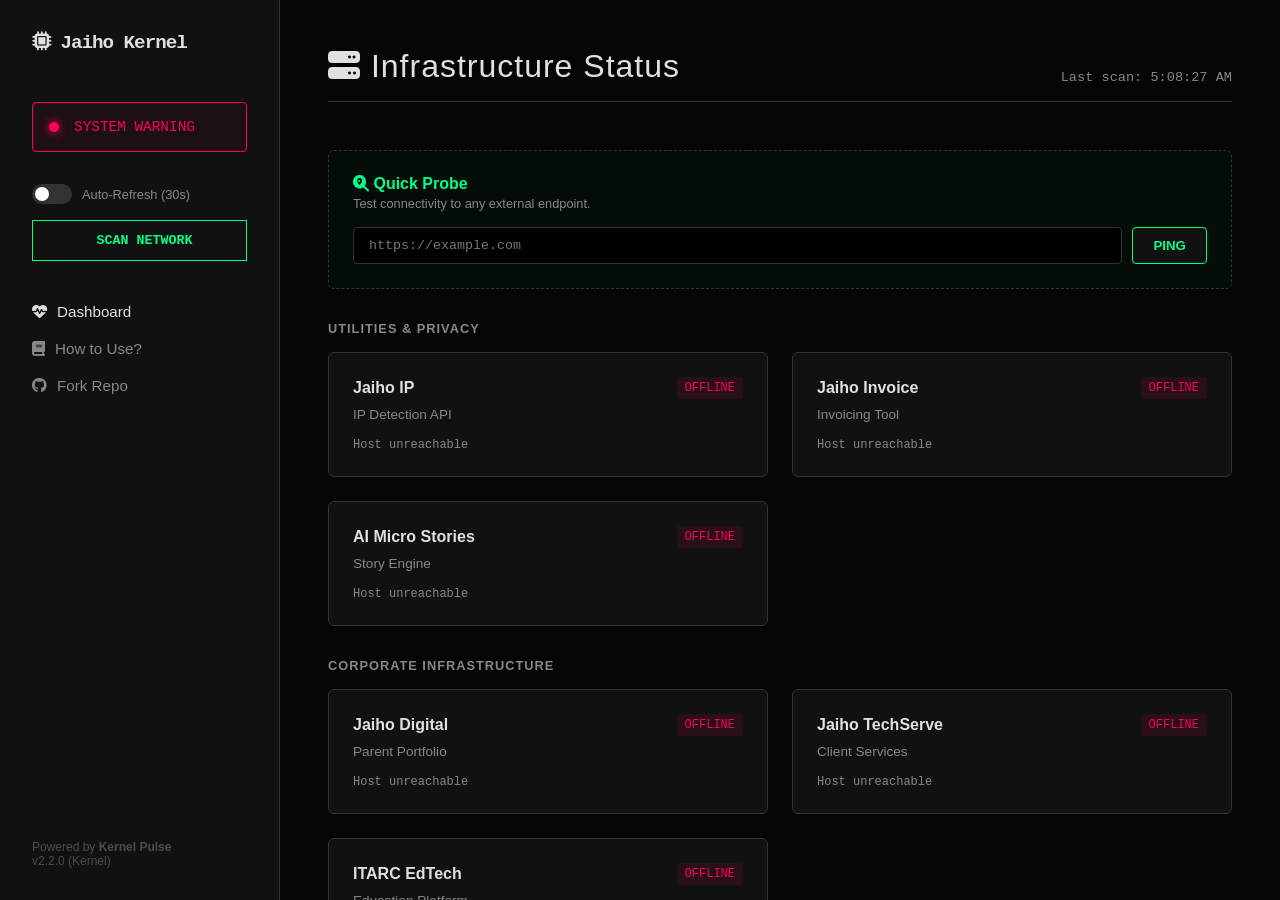
==== index.html @ bc1053b5 "kernel pulse" ====
<!DOCTYPE html>
<html lang="en">
<head>
    <meta name="description" content="Kernel Pulse: A free, open-source, serverless status page monitor. Check infrastructure health instantly. Powered by Jaiho Kernel, Jaiho Digital.">
    <meta name="keywords" content="status page, uptime monitor, open source status, free uptime check, website monitor, kernel pulse">
    <meta name="author" content="Jaiho Kernel">
    <meta property="og:type" content="website">
    <meta property="og:url" content="https://kernel-pulse.vercel.app/">
    <meta property="og:title" content="Kernel Pulse | Open Source Status Monitor">
    <meta property="og:description" content="Instant, serverless infrastructure monitoring. No database required. Free for developers.">
    <meta property="og:image" content="https://kernel-pulse.vercel.app/assets/images/og-image.png"> <meta name="twitter:card" content="summary_large_image">
    <meta name="twitter:title" content="Kernel Pulse | System Status">
    <meta name="twitter:description" content="Monitor your websites and APIs for free with Kernel Pulse.">
    <meta name="twitter:image" content="https://kernel-pulse.vercel.app/assets/images/og-image.png">
    <meta charset="UTF-8">
    <meta name="viewport" content="width=device-width, initial-scale=1.0">
    <title>Kernel Pulse | System Status</title>
    <link rel="stylesheet" href="style.css">
    <link rel="stylesheet" href="https://cdnjs.cloudflare.com/ajax/libs/font-awesome/6.4.0/css/all.min.css">
    <link rel="icon" type="image/x-icon" href="/favicon.ico">
    <link rel="manifest" href="manifest.json">
    <meta name="theme-color" content="#00ff88">
</head>
<body>
    <div class="terminal-container">
        <aside class="sidebar">
            <div class="brand">
                <i class="fas fa-microchip"></i> Jaiho Kernel
            </div>
            
            <div class="pulse-status" id="systemHealth">
                <div class="beacon"></div>
                <span id="globalText">SYSTEM NORMAL</span>
            </div>

            <div class="controls-panel">
                <label class="toggle-switch">
                    <input type="checkbox" id="autoRefresh">
                    <span class="slider"></span>
                </label>
                <span>Auto-Refresh (30s)</span>
            </div>

            <button class="btn-scan" id="scanBtn">
                <i class="fas fa-radar"></i> SCAN NETWORK
            </button>

            <nav class="menu">
                <a href="index.html" class="active"><i class="fas fa-heart-pulse"></i> Dashboard</a>
                <a href="docs.html"><i class="fas fa-book"></i> How to Use?</a>
                <a href="https://github.com/your-username/jaiho-pulse" target="_blank"><i class="fab fa-github"></i> Fork Repo</a>
            </nav>

            <div class="footer-info">
                <p>Powered by <strong>Kernel Pulse</strong></p>
                <p class="version">v2.2.0 (Kernel)</p>
            </div>
        </aside>

        <main class="dashboard">
            <header>
                <h1><i class="fas fa-server"></i> Infrastructure Status</h1>
                <p class="last-checked">Last scan: <span id="lastScan">Waiting...</span></p>
            </header>

            <div class="quick-probe-panel">
                <div class="probe-header">
                    <h3><i class="fas fa-search-location"></i> Quick Probe</h3>
                    <p>Test connectivity to any external endpoint.</p>
                </div>
                <div class="probe-form">
                    <input type="text" id="customUrl" placeholder="https://example.com" autocomplete="off">
                    <button id="btnProbe">PING</button>
                </div>
                <div id="probeResult" class="probe-result hidden">
                    </div>
            </div>

            <div id="dashboardContent">
                <div class="loading">
                    <i class="fas fa-circle-notch fa-spin"></i> Initializing Kernel...
                </div>
            </div>
        </main>
    </div>

    <script src="engine.js"></script>
</body>
</html>
---- style.css ----
:root {
    --bg: #050505;
    --panel: #111111;
    --border: #333333;
    --primary: #00ff88; /* Matrix Green */
    --danger: #ff0055;
    --warning: #ffcc00;
    --text: #e0e0e0;
    --text-muted: #888888;
    --font-mono: 'Courier New', Courier, monospace;
    --font-sans: 'Segoe UI', sans-serif;
}

* { box-sizing: border-box; margin: 0; padding: 0; }

body {
    background-color: var(--bg);
    color: var(--text);
    font-family: var(--font-sans);
    height: 100vh;
    overflow: hidden;
}

.terminal-container {
    display: flex;
    height: 100%;
}

/* Sidebar */
.sidebar {
    width: 280px;
    background: var(--panel);
    border-right: 1px solid var(--border);
    padding: 2rem;
    display: flex;
    flex-direction: column;
}

.brand {
    font-family: var(--font-mono);
    font-size: 1.2rem;
    font-weight: 700;
    color: var(--text);
    margin-bottom: 3rem;
    letter-spacing: -1px;
}

.pulse-status {
    background: rgba(0, 255, 136, 0.05);
    border: 1px solid var(--primary);
    padding: 1rem;
    border-radius: 4px;
    display: flex;
    align-items: center;
    gap: 15px;
    margin-bottom: 2rem;
    font-family: var(--font-mono);
    font-size: 0.9rem;
    color: var(--primary);
}

.pulse-status.error {
    border-color: var(--danger);
    color: var(--danger);
    background: rgba(255, 0, 85, 0.05);
}

.beacon {
    width: 10px; height: 10px;
    background: currentColor;
    border-radius: 50%;
    box-shadow: 0 0 10px currentColor;
    animation: pulse 1.5s infinite;
}

@keyframes pulse {
    0% { opacity: 1; transform: scale(1); }
    50% { opacity: 0.5; transform: scale(0.8); }
    100% { opacity: 1; transform: scale(1); }
}

.menu a {
    display: flex; align-items: center; gap: 10px;
    color: var(--text-muted);
    text-decoration: none;
    padding: 10px 0;
    font-size: 0.95rem;
    transition: 0.2s;
}

.menu a:hover, .menu a.active { color: var(--text); }
.footer-info { margin-top: auto; font-size: 0.75rem; color: var(--text-muted); opacity: 0.5; }

/* Dashboard */
.dashboard {
    flex: 1;
    padding: 3rem;
    overflow-y: auto;
}

header {
    margin-bottom: 3rem;
    border-bottom: 1px solid var(--border);
    padding-bottom: 1rem;
    display: flex;
    justify-content: space-between;
    align-items: end;
}

h1 { font-weight: 300; letter-spacing: 1px; }
.last-checked { font-family: var(--font-mono); font-size: 0.85rem; color: var(--text-muted); }

/* Grid of Cards */
.category-title {
    font-size: 0.8rem;
    text-transform: uppercase;
    color: var(--text-muted);
    margin-bottom: 1rem;
    margin-top: 2rem;
    letter-spacing: 1px;
    font-weight: 600;
}

.grid {
    display: grid;
    grid-template-columns: repeat(auto-fill, minmax(300px, 1fr));
    gap: 1.5rem;
}

.card {
    background: var(--panel);
    border: 1px solid var(--border);
    border-radius: 6px;
    padding: 1.5rem;
    transition: all 0.3s ease;
    position: relative;
    overflow: hidden;
}

.card:hover { border-color: var(--text-muted); transform: translateY(-2px); }

.card-header {
    display: flex; justify-content: space-between; align-items: center;
    margin-bottom: 0.5rem;
}

.card h3 { font-size: 1rem; font-weight: 600; }
.card p { font-size: 0.85rem; color: var(--text-muted); }

.status-indicator {
    font-family: var(--font-mono);
    font-size: 0.75rem;
    padding: 4px 8px;
    border-radius: 4px;
    background: #222;
}

.status-indicator.up { color: var(--primary); background: rgba(0, 255, 136, 0.1); }
.status-indicator.down { color: var(--danger); background: rgba(255, 0, 85, 0.1); }
.status-indicator.loading { color: var(--warning); }

.response-time {
    margin-top: 1rem;
    font-size: 0.75rem;
    color: var(--text-muted);
    font-family: var(--font-mono);
}

/* Mobile */
@media (max-width: 768px) {
    .terminal-container { flex-direction: column; overflow: auto; }
    .sidebar { width: 100%; height: auto; padding: 1rem; border-right: none; border-bottom: 1px solid var(--border); }
    .dashboard { padding: 1.5rem; }
}

/* ... Keep your existing root variables ... */

/* New Scan Button */
.btn-scan {
    background: transparent;
    border: 1px solid var(--primary);
    color: var(--primary);
    padding: 12px;
    width: 100%;
    font-family: var(--font-mono);
    font-weight: bold;
    cursor: pointer;
    margin-bottom: 2rem;
    transition: 0.3s;
    display: flex; justify-content: center; align-items: center; gap: 10px;
}
.btn-scan:hover { background: rgba(0, 255, 136, 0.1); box-shadow: 0 0 15px rgba(0,255,136,0.2); }
.btn-scan:active { transform: scale(0.98); }

/* Auto Refresh Toggle */
.controls-panel {
    display: flex; align-items: center; gap: 10px;
    margin-bottom: 1rem; color: var(--text-muted); font-size: 0.8rem;
}

.toggle-switch { position: relative; display: inline-block; width: 40px; height: 20px; }
.toggle-switch input { opacity: 0; width: 0; height: 0; }
.slider {
    position: absolute; cursor: pointer;
    top: 0; left: 0; right: 0; bottom: 0;
    background-color: #333; transition: .4s; border-radius: 20px;
}
.slider:before {
    position: absolute; content: "";
    height: 14px; width: 14px; left: 3px; bottom: 3px;
    background-color: white; transition: .4s; border-radius: 50%;
}
input:checked + .slider { background-color: var(--primary); }
input:checked + .slider:before { transform: translateX(20px); }

/* Modal Styles */
.modal {
    display: none; position: fixed; z-index: 100;
    left: 0; top: 0; width: 100%; height: 100%;
    background-color: rgba(0,0,0,0.8);
    backdrop-filter: blur(5px);
}
.modal-content {
    background-color: var(--panel);
    margin: 10% auto; padding: 2rem;
    border: 1px solid var(--primary);
    width: 90%; max-width: 500px;
    color: var(--text);
    border-radius: 8px;
    position: relative;
    box-shadow: 0 0 30px rgba(0,255,136,0.1);
}
.close-modal {
    position: absolute; top: 10px; right: 20px;
    color: var(--text-muted); font-size: 28px; font-weight: bold; cursor: pointer;
}
.close-modal:hover { color: var(--primary); }
.modal h2 { margin-bottom: 1rem; color: var(--primary); }
.modal h3 { margin-top: 1.5rem; margin-bottom: 0.5rem; font-size: 1rem; }
.modal ol { margin-left: 1.5rem; margin-bottom: 1.5rem; color: var(--text-muted); }
.modal li { margin-bottom: 0.5rem; }
.btn-modal {
    display: inline-block; background: var(--primary); color: #000;
    padding: 10px 20px; text-decoration: none; font-weight: bold;
    border-radius: 4px; font-family: var(--font-mono);
}

/* ... Previous CSS ... */

/* Quick Probe Panel */
.quick-probe-panel {
    background: rgba(0, 255, 136, 0.03);
    border: 1px dashed var(--border);
    border-radius: 6px;
    padding: 1.5rem;
    margin-bottom: 2rem;
}

.probe-header h3 { font-size: 1rem; color: var(--primary); margin-bottom: 0.2rem; }
.probe-header p { font-size: 0.8rem; color: var(--text-muted); margin-bottom: 1rem; }

.probe-form { display: flex; gap: 10px; }

.probe-form input {
    flex: 1;
    background: #000;
    border: 1px solid var(--border);
    color: var(--primary);
    padding: 10px 15px;
    font-family: var(--font-mono);
    border-radius: 4px;
    outline: none;
}
.probe-form input:focus { border-color: var(--primary); }

.probe-form button {
    background: var(--panel);
    border: 1px solid var(--primary);
    color: var(--primary);
    padding: 0 20px;
    font-weight: bold;
    cursor: pointer;
    border-radius: 4px;
    transition: 0.2s;
}
.probe-form button:hover { background: var(--primary); color: #000; }

.probe-result {
    margin-top: 1rem;
    padding: 10px;
    background: #000;
    border-radius: 4px;
    font-family: var(--font-mono);
    font-size: 0.9rem;
    display: flex; align-items: center; gap: 10px;
    border-left: 3px solid transparent;
}
.probe-result.hidden { display: none; }

.probe-result.success { border-color: var(--primary); color: var(--primary); }
.probe-result.error { border-color: var(--danger); color: var(--danger); }
.probe-result.loading { border-color: var(--warning); color: var(--warning); }
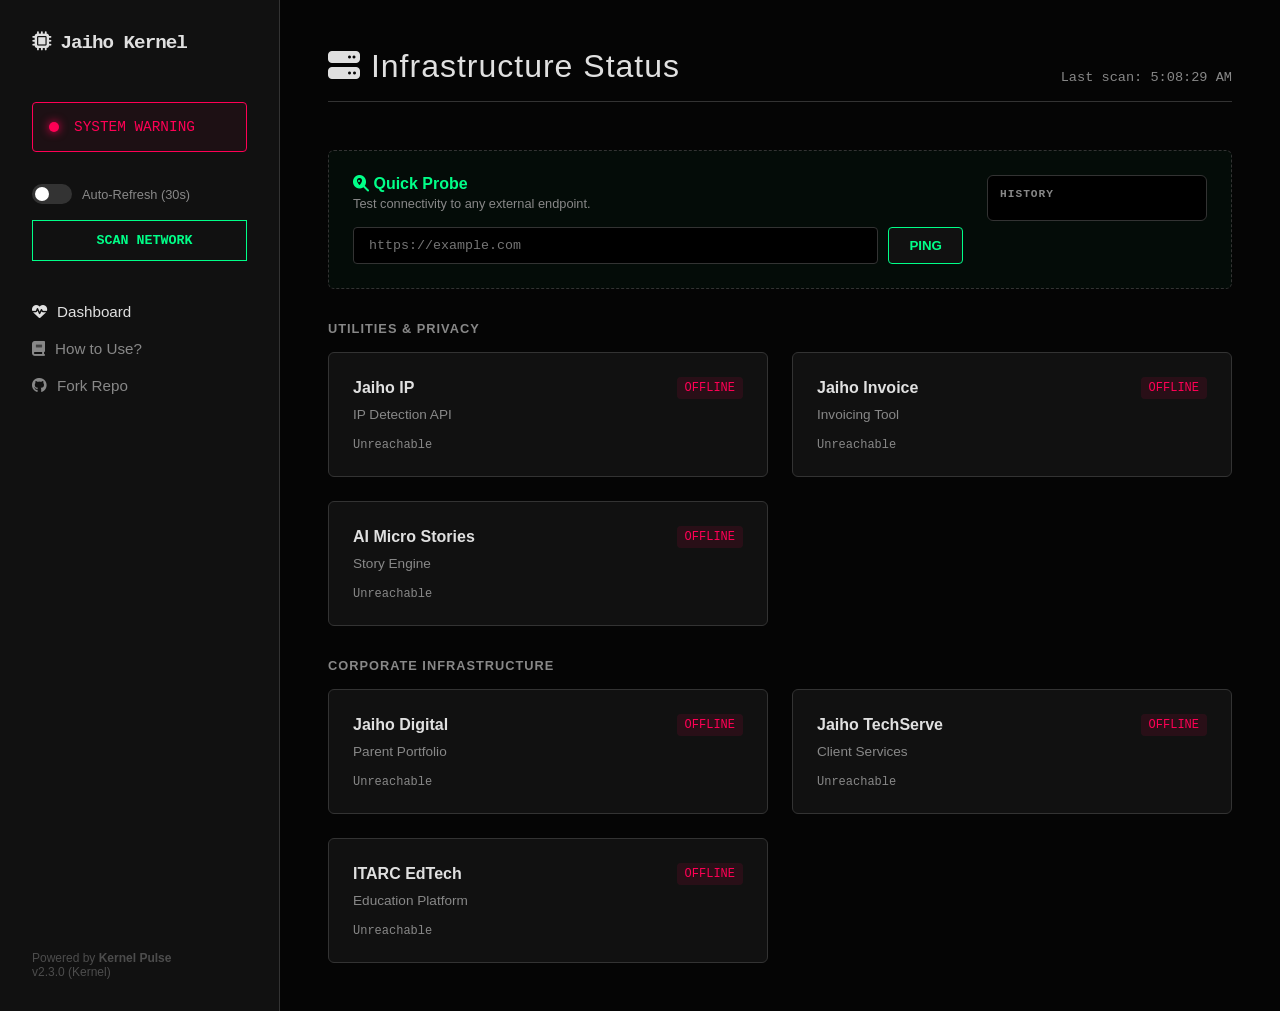
==== commit afbb245b: "kernel pulse" ====
--- a/index.html
+++ b/index.html
@@ -53,7 +53,7 @@
 
             <div class="footer-info">
                 <p>Powered by <strong>Kernel Pulse</strong></p>
-                <p class="version">v2.2.0 (Kernel)</p>
+                <p class="version">v2.3.0 (Kernel)</p>
             </div>
         </aside>
 
@@ -63,7 +63,7 @@
                 <p class="last-checked">Last scan: <span id="lastScan">Waiting...</span></p>
             </header>
 
-            <div class="quick-probe-panel">
+            <!--<div class="quick-probe-panel">
                 <div class="probe-header">
                     <h3><i class="fas fa-search-location"></i> Quick Probe</h3>
                     <p>Test connectivity to any external endpoint.</p>
@@ -74,7 +74,36 @@
                 </div>
                 <div id="probeResult" class="probe-result hidden">
                     </div>
+            </div>---->
+
+            <div class="quick-probe-panel">
+    <div class="probe-layout">
+
+        <!-- LEFT: Quick Probe -->
+        <div class="probe-main">
+            <div class="probe-header">
+                <h3><i class="fas fa-search-location"></i> Quick Probe</h3>
+                <p>Test connectivity to any external endpoint.</p>
             </div>
+
+            <div class="probe-form">
+                <input type="text" id="customUrl" placeholder="https://example.com" autocomplete="off">
+                <button id="btnProbe">PING</button>
+            </div>
+
+            <div id="probeResult" class="probe-result hidden"></div>
+        </div>
+
+        <!-- RIGHT: History -->
+        <div class="probe-history">
+            <h4>History</h4>
+            <ul id="probeHistoryList"></ul>
+        </div>
+
+    </div>
+</div>
+
+
 
             <div id="dashboardContent">
                 <div class="loading">
--- a/style.css
+++ b/style.css
@@ -17,8 +17,11 @@
     background-color: var(--bg);
     color: var(--text);
     font-family: var(--font-sans);
-    height: 100vh;
-    overflow: hidden;
+    /*height: 100vh;
+    overflow: hidden;*/
+    min-height: 100vh;
+    overflow-x: hidden;
+    overflow-y: auto;
 }
 
 .terminal-container {
@@ -166,11 +169,146 @@
     font-family: var(--font-mono);
 }
 
+/* Probe Layout */
+.probe-layout {
+    display: grid;
+    grid-template-columns: 1fr 220px;
+    gap: 1.5rem;
+    align-items: flex-start;
+}
+
+/* History Panel */
+.probe-history {
+    background: #000;
+    border: 1px solid var(--border);
+    border-radius: 6px;
+    padding: 0.75rem;
+    font-family: var(--font-mono);
+}
+
+.probe-history h4 {
+    font-size: 0.7rem;
+    text-transform: uppercase;
+    letter-spacing: 1px;
+    color: var(--text-muted);
+    margin-bottom: 0.5rem;
+}
+
+/* History List */
+.probe-history ul {
+    list-style: none;
+    max-height: 120px;
+    overflow-y: auto;
+}
+
+.probe-history li {
+    font-size: 0.75rem;
+    color: var(--primary);
+    padding: 4px 0;
+    cursor: pointer;
+    white-space: nowrap;
+    overflow: hidden;
+    text-overflow: ellipsis;
+}
+
+.probe-history li:hover {
+    text-decoration: underline;
+}
+
+/* Scrollbar (subtle) */
+.probe-history ul::-webkit-scrollbar {
+    width: 4px;
+}
+.probe-history ul::-webkit-scrollbar-thumb {
+    background: var(--border);
+}
+
+
 /* Mobile */
 @media (max-width: 768px) {
-    .terminal-container { flex-direction: column; overflow: auto; }
-    .sidebar { width: 100%; height: auto; padding: 1rem; border-right: none; border-bottom: 1px solid var(--border); }
-    .dashboard { padding: 1.5rem; }
+    /*.terminal-container { flex-direction: column; overflow: auto; }*/
+    .terminal-container {
+        flex-direction: column;
+        height: auto;
+    }
+    /*.sidebar { width: 100%; height: auto; padding: 1rem; border-right: none; border-bottom: 1px solid var(--border); }
+    .dashboard { padding: 1.5rem; }*/
+    .sidebar {
+        width: 100%;
+        padding: 1rem;
+        border-right: none;
+        border-bottom: 1px solid var(--border);
+    }
+
+    .brand {
+        margin-bottom: 1rem;
+        text-align: center;
+    }
+    .pulse-status {
+        justify-content: center;
+        margin-bottom: 1rem;
+    }
+
+    .controls-panel {
+        justify-content: center;
+        margin-bottom: 1rem;
+    }
+    .btn-scan {
+        font-size: 0.9rem;
+        padding: 14px;
+    }
+
+    .menu {
+        display: flex;
+        justify-content: space-around;
+        margin-top: 1rem;
+    }
+
+    .menu a {
+        padding: 6px;
+        font-size: 0.8rem;
+    }
+    .dashboard {
+        padding: 1.2rem;
+    }
+
+    header {
+        flex-direction: column;
+        align-items: flex-start;
+        gap: 10px;
+    }
+
+    h1 {
+        font-size: 1.2rem;
+    }
+
+    .grid {
+        grid-template-columns: 1fr;
+    }
+
+    .card {
+        padding: 1.2rem;
+    }
+
+    .probe-form {
+        flex-direction: column;
+    }
+
+    .probe-form button {
+        padding: 12px;
+        width: 100%;
+    }
+    .probe-layout {
+        grid-template-columns: 1fr;
+    }
+
+    .probe-history {
+        margin-top: 1rem;
+    }
+}
+
+button, input {
+    touch-action: manipulation;
 }
 
 /* ... Keep your existing root variables ... */
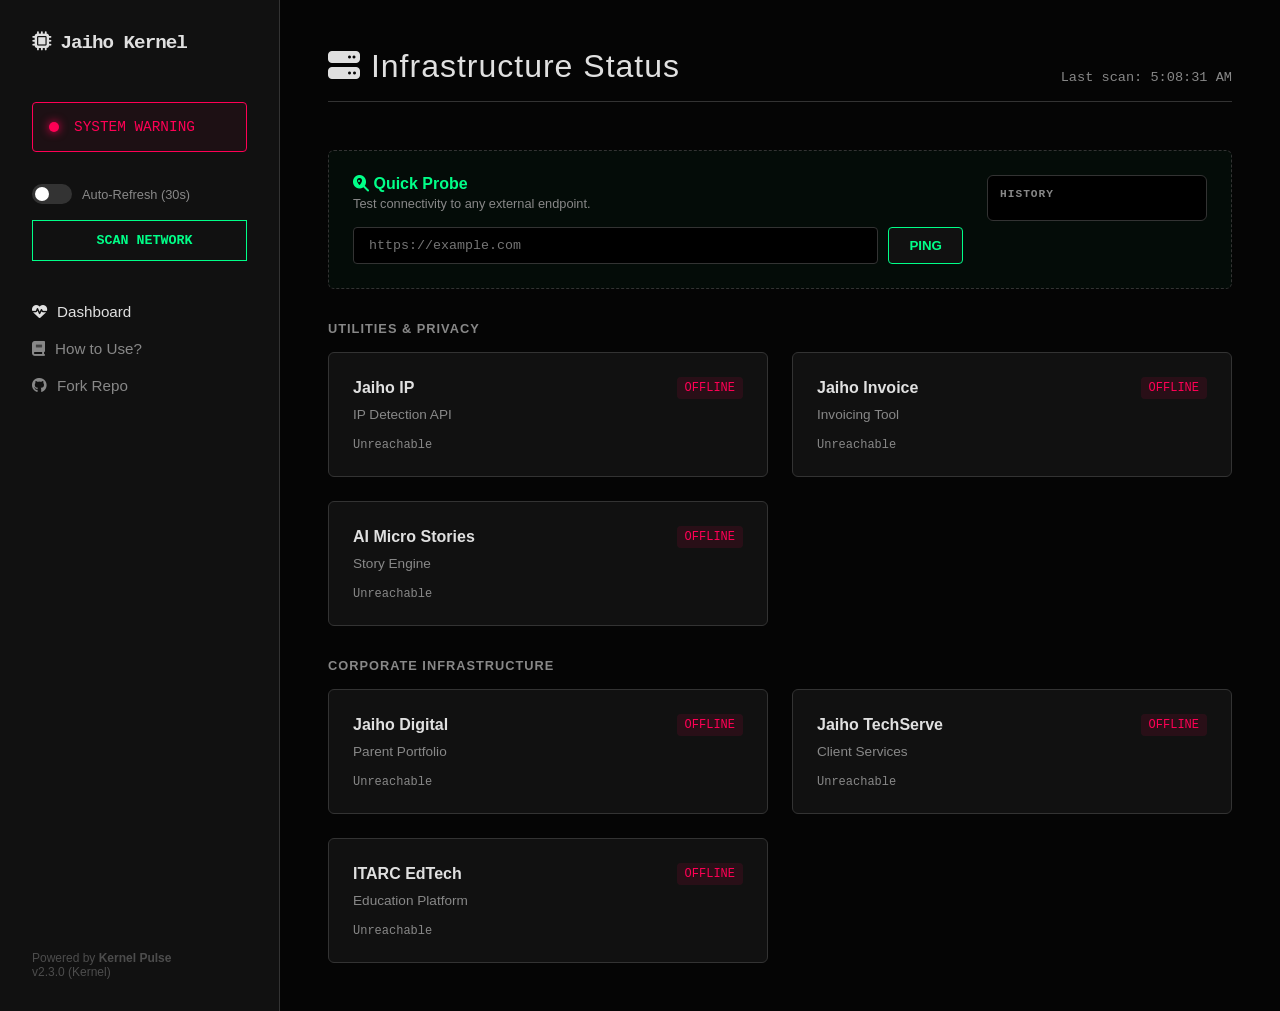
==== commit 0ae79d67: "update UI" ====
--- a/index.html
+++ b/index.html
@@ -48,7 +48,7 @@
             <nav class="menu">
                 <a href="index.html" class="active"><i class="fas fa-heart-pulse"></i> Dashboard</a>
                 <a href="docs.html"><i class="fas fa-book"></i> How to Use?</a>
-                <a href="https://github.com/your-username/jaiho-pulse" target="_blank"><i class="fab fa-github"></i> Fork Repo</a>
+                <a href="https://github.com/jaihodigital/kernel_pulse" target="_blank"><i class="fab fa-github"></i> Fork Repo</a>
             </nav>
 
             <div class="footer-info">
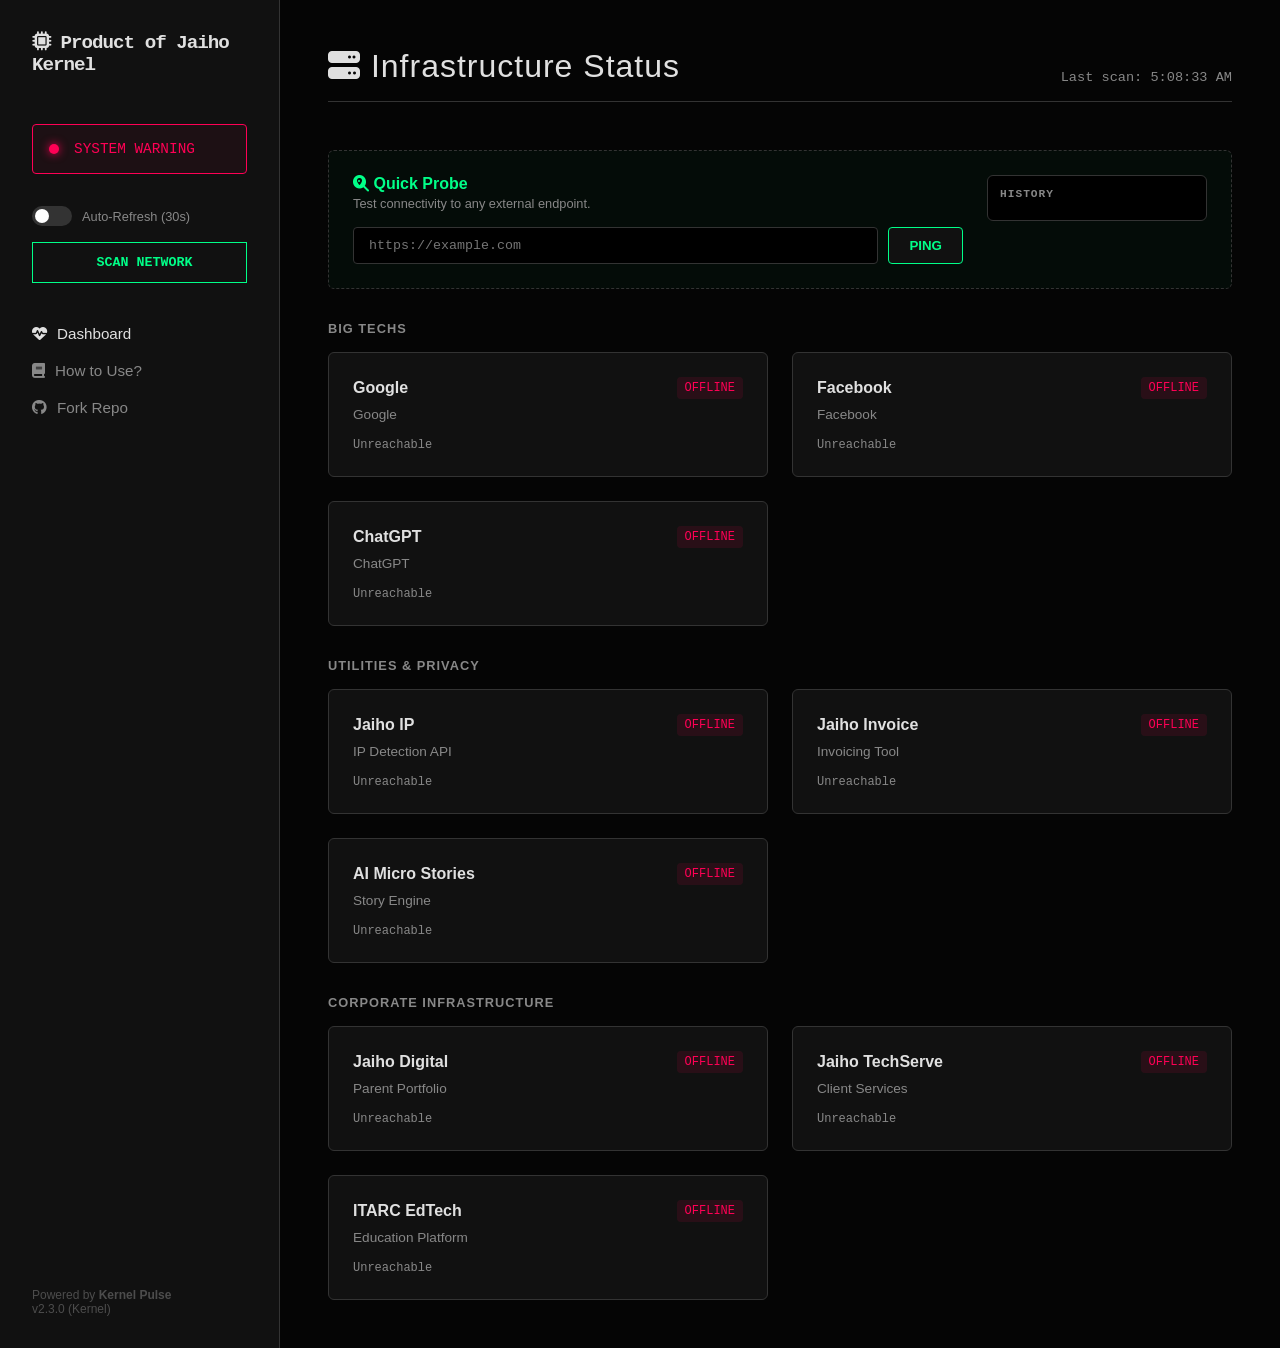
==== commit d069a7c2: "Update brand text to 'Product of Jaiho Kernel'" ====
--- a/index.html
+++ b/index.html
@@ -25,7 +25,7 @@
     <div class="terminal-container">
         <aside class="sidebar">
             <div class="brand">
-                <i class="fas fa-microchip"></i> Jaiho Kernel
+                <i class="fas fa-microchip"></i> Product of Jaiho Kernel
             </div>
             
             <div class="pulse-status" id="systemHealth">
@@ -115,4 +115,4 @@
 
     <script src="engine.js"></script>
 </body>
-</html>+</html>
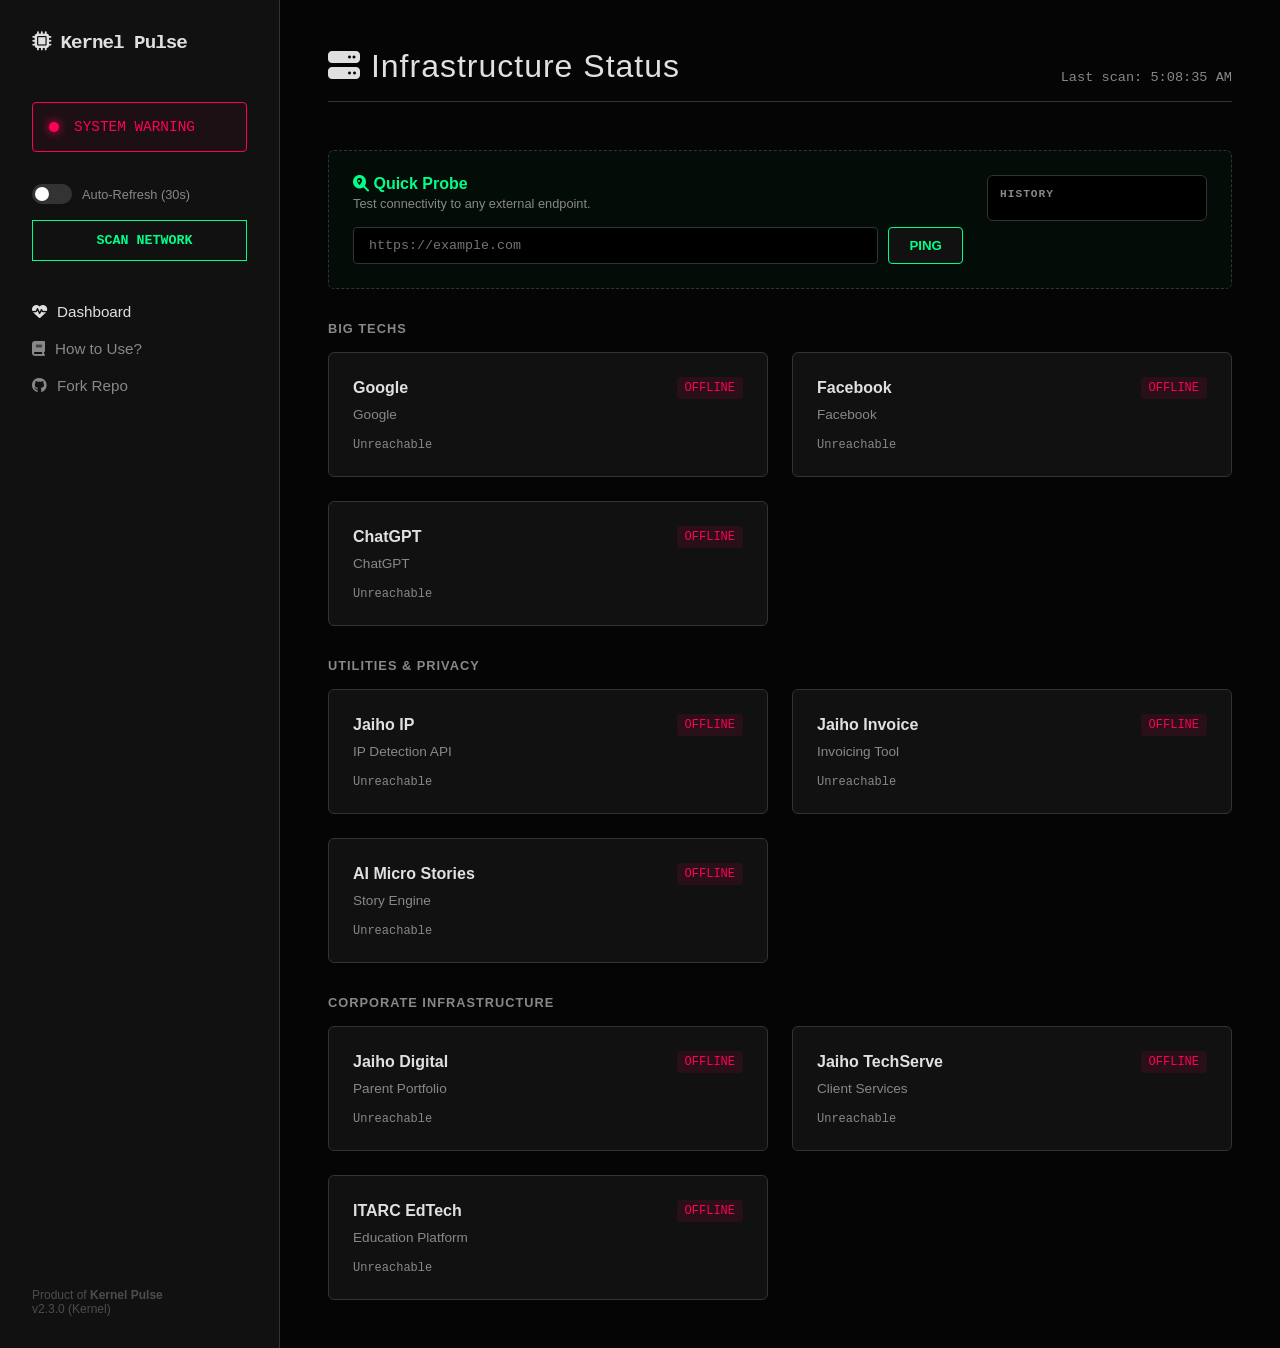
==== commit bd1987db: "Update product name from 'Jaiho Kernel' to 'Kernel Pulse'" ====
--- a/index.html
+++ b/index.html
@@ -25,7 +25,7 @@
     <div class="terminal-container">
         <aside class="sidebar">
             <div class="brand">
-                <i class="fas fa-microchip"></i> Product of Jaiho Kernel
+                <i class="fas fa-microchip"></i> Kernel Pulse
             </div>
             
             <div class="pulse-status" id="systemHealth">
@@ -52,7 +52,7 @@
             </nav>
 
             <div class="footer-info">
-                <p>Powered by <strong>Kernel Pulse</strong></p>
+                <p>Product of <strong>Kernel Pulse</strong></p>
                 <p class="version">v2.3.0 (Kernel)</p>
             </div>
         </aside>
